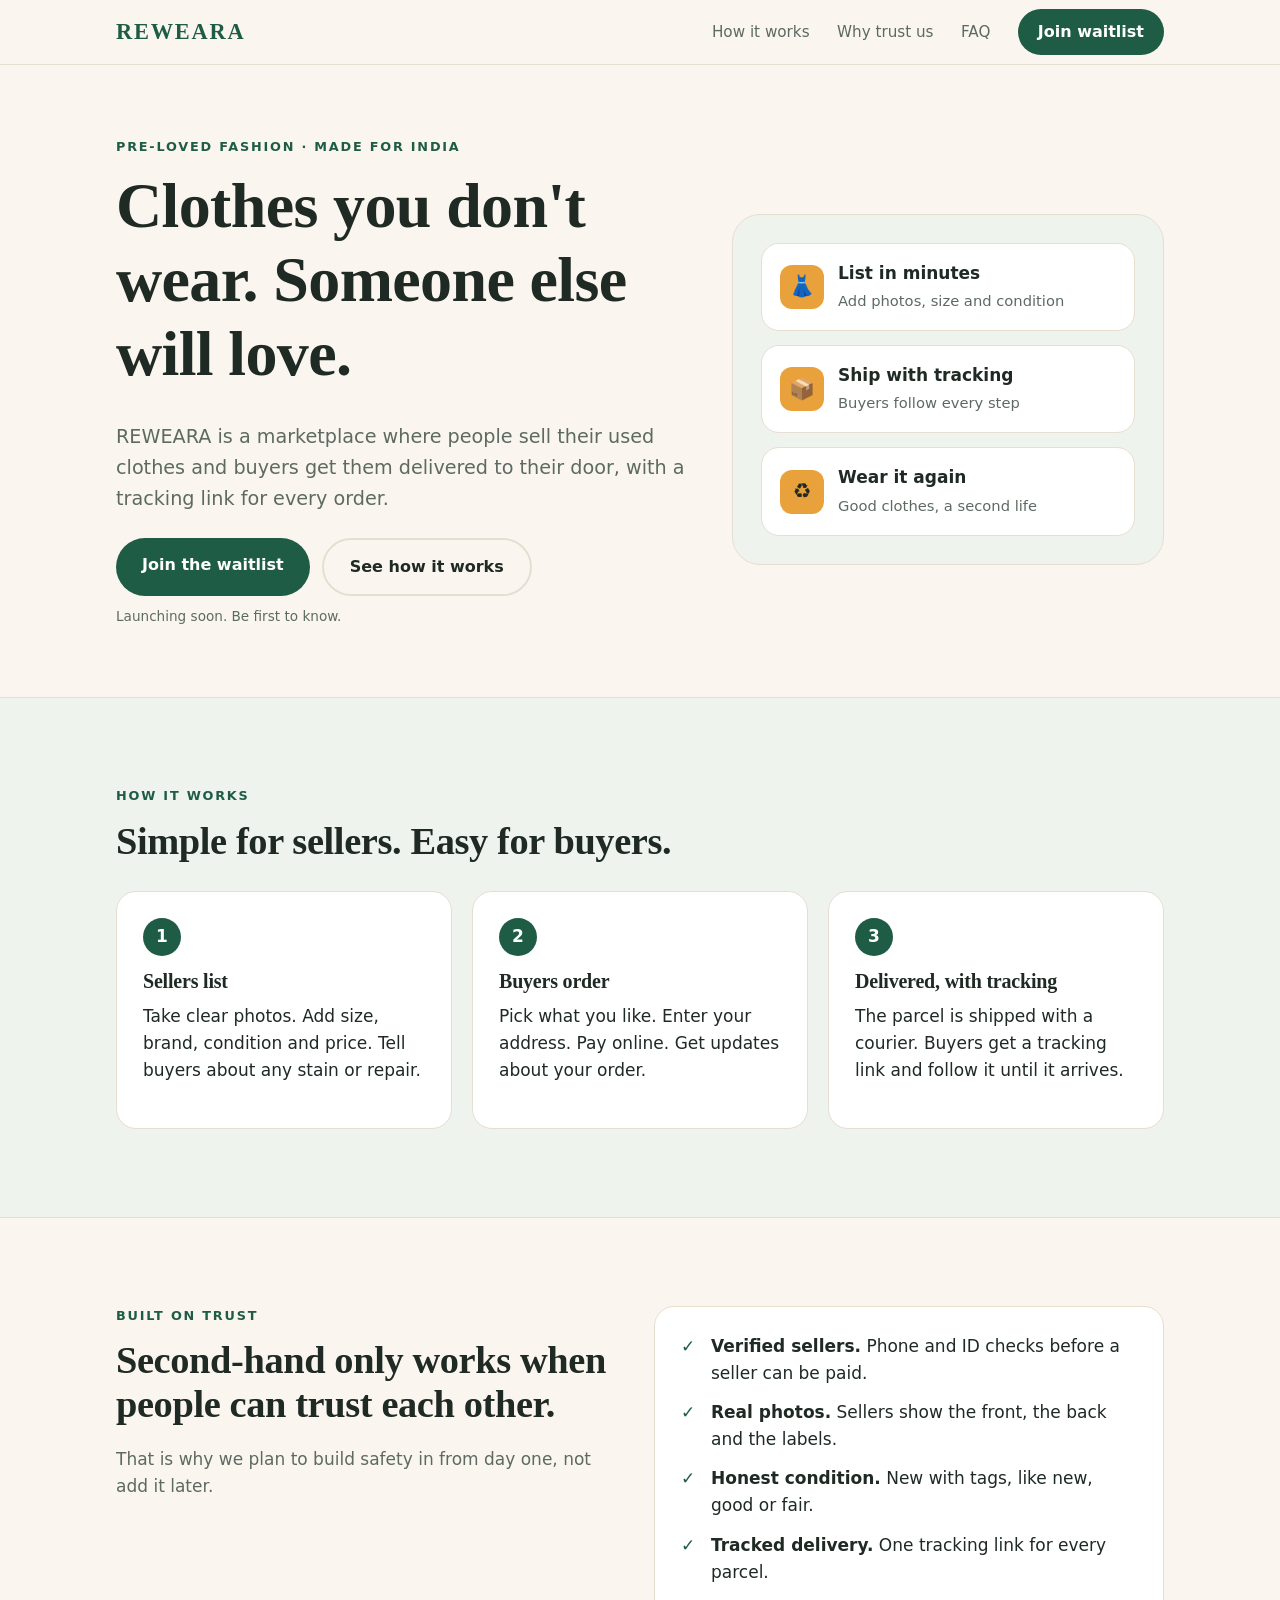
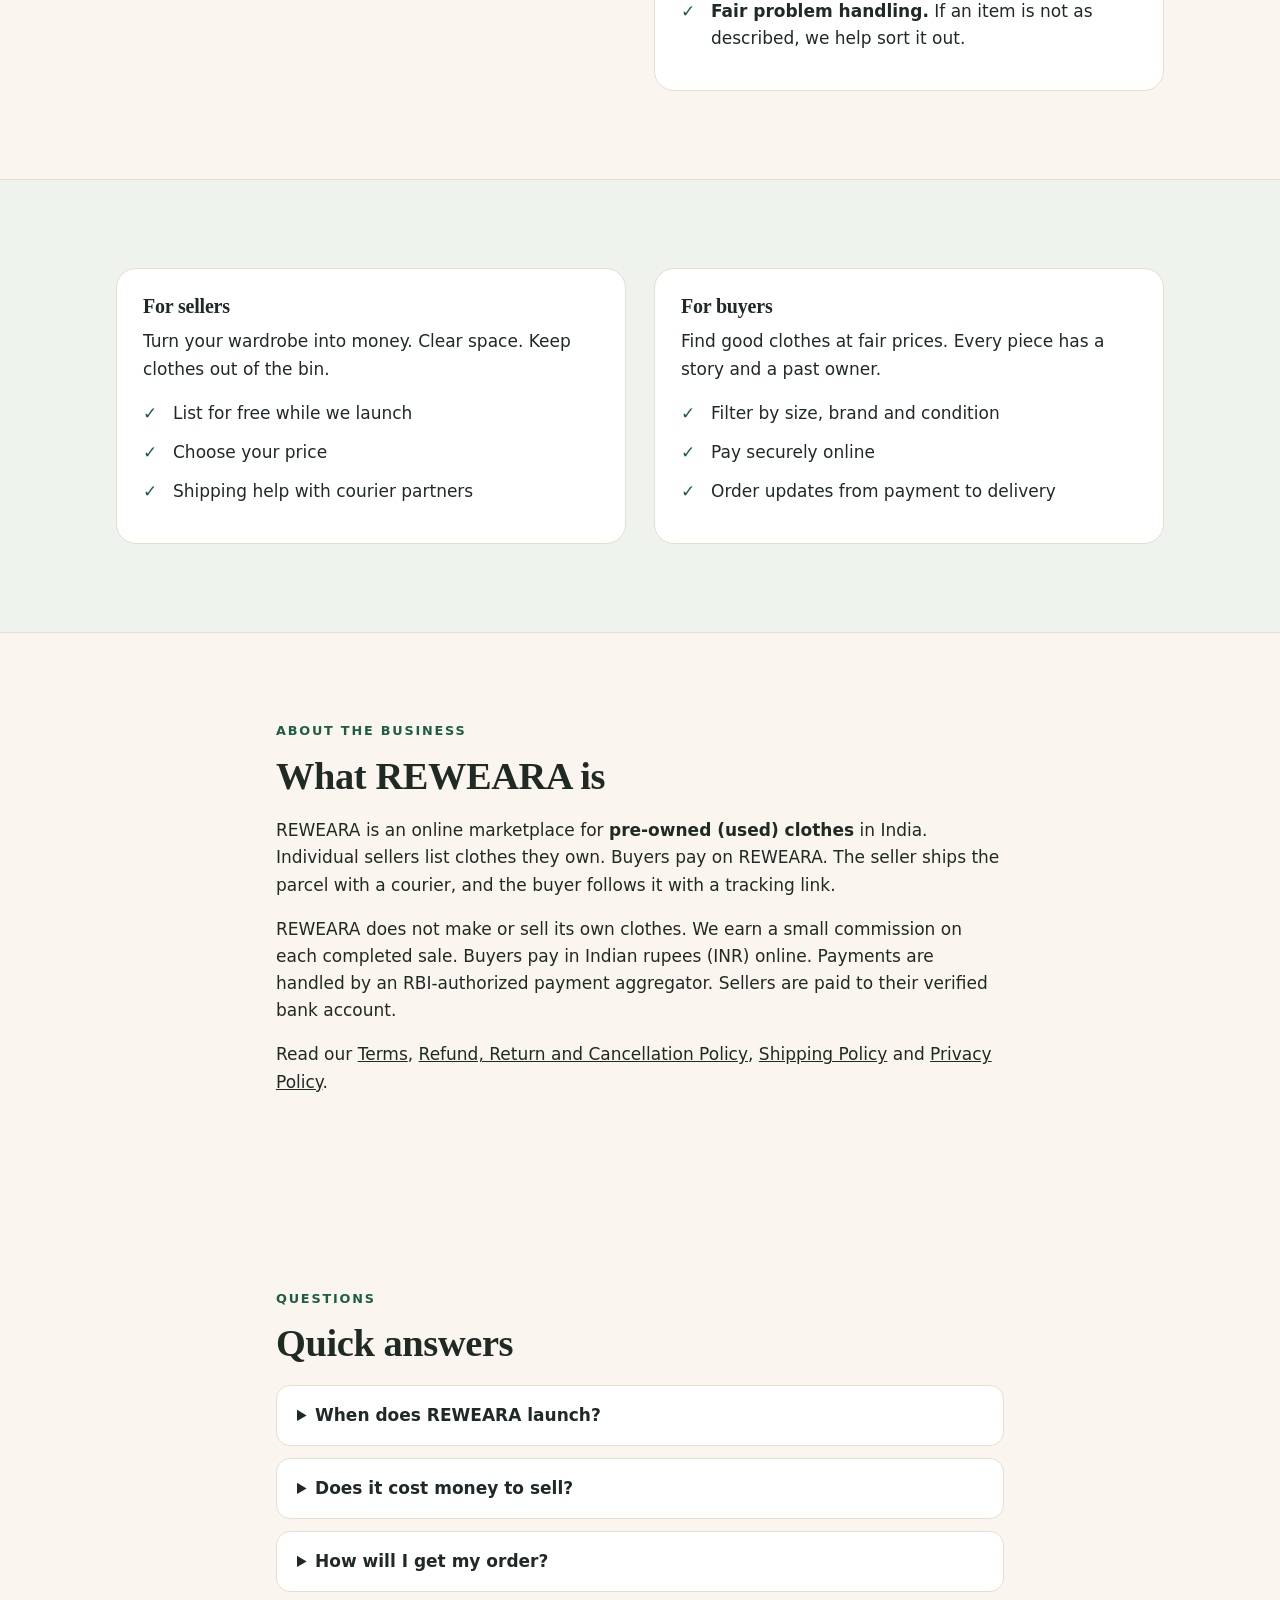
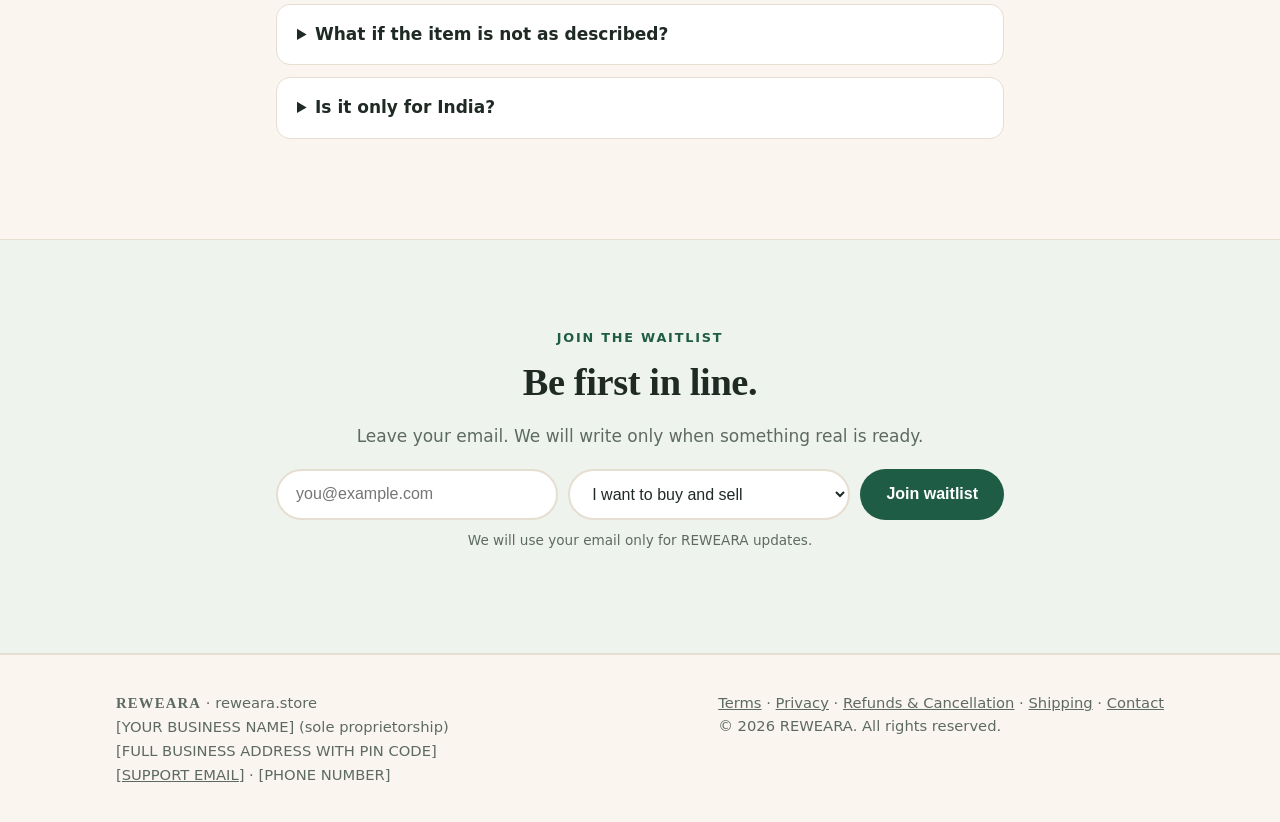
==== index.html @ 0840564c "Add REWEARA landing page and policy pages Co-Authored-By: Claude Sonnet 5.5 <noreply@anthropic.com>" ====
<!doctype html>
<html lang="en">
<head>
<meta charset="utf-8">
<meta name="viewport" content="width=device-width, initial-scale=1">
<title>REWEARA – Buy and sell pre-loved clothes in India</title>
<meta name="description" content="REWEARA is a marketplace in India where people sell their used clothes and buyers get them delivered with a tracking link. Join the waitlist.">
<meta property="og:title" content="REWEARA – Pre-loved clothes, new life">
<meta property="og:description" content="Sell the clothes you no longer wear. Buy pre-loved clothes at fair prices. Tracked delivery across India.">
<meta property="og:url" content="https://reweara.store">
<link rel="canonical" href="https://reweara.store">
<style>
:root{
  --bg:#faf6ef; --surface:#ffffff; --ink:#1f2a24; --muted:#5d6a62;
  --brand:#1f5c46; --brand-ink:#ffffff; --accent:#e9a23b; --line:#e6ded0; --soft:#eef3ee;
}
@media (prefers-color-scheme: dark){
  :root:not([data-theme="light"]){
    --bg:#121a16; --surface:#1a251f; --ink:#f1ede4; --muted:#a8b3ab;
    --brand:#5cc29a; --brand-ink:#0d1712; --accent:#f0b659; --line:#2a3a31; --soft:#1a251f;
  }
}
*{box-sizing:border-box}
html{scroll-behavior:smooth}
body{margin:0;background:var(--bg);color:var(--ink);font:17px/1.6 system-ui,-apple-system,"Segoe UI",Roboto,sans-serif}
h1,h2,h3{font-family:Georgia,"Times New Roman",serif;line-height:1.15;margin:0 0 .5em;letter-spacing:-.01em}
h1{font-size:clamp(2.3rem,6vw,4rem)}
h2{font-size:clamp(1.7rem,4vw,2.4rem)}
h3{font-size:1.25rem}
p{margin:0 0 1em}
a{color:inherit}
.wrap{max-width:1080px;margin:0 auto;padding:0 16px}
section{padding:64px 0}
.eyebrow{font-size:.8rem;text-transform:uppercase;letter-spacing:.14em;color:var(--brand);font-weight:700;margin-bottom:12px}
header{position:sticky;top:0;z-index:10;background:color-mix(in srgb,var(--bg) 92%,transparent);backdrop-filter:blur(8px);border-bottom:1px solid var(--line)}
.nav{display:flex;align-items:center;justify-content:space-between;height:64px}
.logo{font-family:Georgia,serif;font-weight:700;font-size:1.4rem;letter-spacing:.08em;text-decoration:none;color:var(--brand)}
.nav a.link{text-decoration:none;color:var(--muted);margin-left:22px;font-size:.95rem}
.nav a.link:hover{color:var(--ink)}
.btn{display:inline-block;background:var(--brand);color:var(--brand-ink);padding:14px 26px;border-radius:999px;font-weight:700;text-decoration:none;border:0;font-size:1rem;cursor:pointer}
.btn:hover{filter:brightness(1.08)}
.btn.ghost{background:transparent;color:var(--ink);border:2px solid var(--line)}
.hero{padding:72px 0 56px}
.hero-grid{display:grid;gap:40px;align-items:center}
.hero p.lead{font-size:1.2rem;color:var(--muted);max-width:34em}
.cta-row{display:flex;gap:12px;flex-wrap:wrap;margin-top:24px}
.hero-art{background:var(--soft);border:1px solid var(--line);border-radius:28px;padding:28px;position:relative}
.tag-card{background:var(--surface);border:1px solid var(--line);border-radius:18px;padding:16px 18px;margin-bottom:14px;display:flex;gap:14px;align-items:center}
.tag-card:last-child{margin-bottom:0}
.dot{width:44px;height:44px;border-radius:12px;background:var(--accent);flex:none;display:grid;place-items:center;font-size:1.3rem}
.tag-card b{display:block}
.tag-card span{color:var(--muted);font-size:.92rem}
.grid3{display:grid;gap:20px}
.card{background:var(--surface);border:1px solid var(--line);border-radius:20px;padding:26px}
.num{width:38px;height:38px;border-radius:50%;background:var(--brand);color:var(--brand-ink);display:grid;place-items:center;font-weight:700;margin-bottom:14px}
.band{background:var(--soft);border-top:1px solid var(--line);border-bottom:1px solid var(--line)}
.two{display:grid;gap:28px}
ul.ticks{list-style:none;padding:0;margin:0}
ul.ticks li{padding-left:30px;position:relative;margin-bottom:12px}
ul.ticks li::before{content:"✓";position:absolute;left:0;color:var(--brand);font-weight:800}
details{background:var(--surface);border:1px solid var(--line);border-radius:14px;padding:16px 20px;margin-bottom:12px}
summary{cursor:pointer;font-weight:700}
details p{margin:10px 0 0;color:var(--muted)}
form{display:flex;gap:10px;flex-wrap:wrap;margin-top:18px}
input[type=email],select{flex:1 1 240px;padding:14px 18px;border-radius:999px;border:2px solid var(--line);background:var(--surface);color:var(--ink);font-size:1rem}
input:focus,select:focus,.btn:focus-visible,summary:focus-visible,a:focus-visible{outline:3px solid var(--accent);outline-offset:2px}
.fine{font-size:.85rem;color:var(--muted);margin-top:10px}
.thanks{display:none;font-weight:700;color:var(--brand);margin-top:14px}
footer{padding:36px 0;border-top:1px solid var(--line);color:var(--muted);font-size:.92rem}
.foot{display:flex;gap:16px;justify-content:space-between;flex-wrap:wrap}
@media(min-width:820px){
  .hero-grid{grid-template-columns:1.2fr .9fr}
  .grid3{grid-template-columns:repeat(3,1fr)}
  .two{grid-template-columns:1fr 1fr}
  section{padding:88px 0}
}
@media(max-width:560px){.nav a.link{display:none}}
</style>
</head>
<body>

<header>
  <div class="wrap nav">
    <a class="logo" href="#top">REWEARA</a>
    <nav>
      <a class="link" href="#how">How it works</a>
      <a class="link" href="#trust">Why trust us</a>
      <a class="link" href="#faq">FAQ</a>
      <a class="btn" href="#join" style="margin-left:22px;padding:10px 20px">Join waitlist</a>
    </nav>
  </div>
</header>

<main id="top">

<section class="hero">
  <div class="wrap hero-grid">
    <div>
      <div class="eyebrow">Pre-loved fashion · Made for India</div>
      <h1>Clothes you don't wear. Someone else will love.</h1>
      <p class="lead">REWEARA is a marketplace where people sell their used clothes and buyers get them delivered to their door, with a tracking link for every order.</p>
      <div class="cta-row">
        <a class="btn" href="#join">Join the waitlist</a>
        <a class="btn ghost" href="#how">See how it works</a>
      </div>
      <p class="fine">Launching soon. Be first to know.</p>
    </div>
    <div class="hero-art" aria-hidden="true">
      <div class="tag-card"><div class="dot">👗</div><div><b>List in minutes</b><span>Add photos, size and condition</span></div></div>
      <div class="tag-card"><div class="dot">📦</div><div><b>Ship with tracking</b><span>Buyers follow every step</span></div></div>
      <div class="tag-card"><div class="dot">♻️</div><div><b>Wear it again</b><span>Good clothes, a second life</span></div></div>
    </div>
  </div>
</section>

<section class="band" id="how">
  <div class="wrap">
    <div class="eyebrow">How it works</div>
    <h2>Simple for sellers. Easy for buyers.</h2>
    <div class="grid3" style="margin-top:28px">
      <div class="card"><div class="num">1</div><h3>Sellers list</h3><p>Take clear photos. Add size, brand, condition and price. Tell buyers about any stain or repair.</p></div>
      <div class="card"><div class="num">2</div><h3>Buyers order</h3><p>Pick what you like. Enter your address. Pay online. Get updates about your order.</p></div>
      <div class="card"><div class="num">3</div><h3>Delivered, with tracking</h3><p>The parcel is shipped with a courier. Buyers get a tracking link and follow it until it arrives.</p></div>
    </div>
  </div>
</section>

<section id="trust">
  <div class="wrap two">
    <div>
      <div class="eyebrow">Built on trust</div>
      <h2>Second-hand only works when people can trust each other.</h2>
      <p style="color:var(--muted)">That is why we plan to build safety in from day one, not add it later.</p>
    </div>
    <div class="card">
      <ul class="ticks">
        <li><b>Verified sellers.</b> Phone and ID checks before a seller can be paid.</li>
        <li><b>Real photos.</b> Sellers show the front, the back and the labels.</li>
        <li><b>Honest condition.</b> New with tags, like new, good or fair.</li>
        <li><b>Tracked delivery.</b> One tracking link for every parcel.</li>
        <li><b>Fair problem handling.</b> If an item is not as described, we help sort it out.</li>
      </ul>
    </div>
  </div>
</section>

<section class="band">
  <div class="wrap two">
    <div class="card">
      <h3>For sellers</h3>
      <p>Turn your wardrobe into money. Clear space. Keep clothes out of the bin.</p>
      <ul class="ticks">
        <li>List for free while we launch</li>
        <li>Choose your price</li>
        <li>Shipping help with courier partners</li>
      </ul>
    </div>
    <div class="card">
      <h3>For buyers</h3>
      <p>Find good clothes at fair prices. Every piece has a story and a past owner.</p>
      <ul class="ticks">
        <li>Filter by size, brand and condition</li>
        <li>Pay securely online</li>
        <li>Order updates from payment to delivery</li>
      </ul>
    </div>
  </div>
</section>

<section id="about">
  <div class="wrap" style="max-width:760px">
    <div class="eyebrow">About the business</div>
    <h2>What REWEARA is</h2>
    <p>REWEARA is an online marketplace for <b>pre-owned (used) clothes</b> in India. Individual sellers list clothes they own. Buyers pay on REWEARA. The seller ships the parcel with a courier, and the buyer follows it with a tracking link.</p>
    <p>REWEARA does not make or sell its own clothes. We earn a small commission on each completed sale. Buyers pay in Indian rupees (INR) online. Payments are handled by an RBI-authorized payment aggregator. Sellers are paid to their verified bank account.</p>
    <p>Read our <a href="terms.html">Terms</a>, <a href="refund-policy.html">Refund, Return and Cancellation Policy</a>, <a href="shipping-policy.html">Shipping Policy</a> and <a href="privacy.html">Privacy Policy</a>.</p>
  </div>
</section>

<section id="faq">
  <div class="wrap" style="max-width:760px">
    <div class="eyebrow">Questions</div>
    <h2>Quick answers</h2>
    <details><summary>When does REWEARA launch?</summary><p>We are building it now. Join the waitlist and we will tell you first.</p></details>
    <details><summary>Does it cost money to sell?</summary><p>Fees are not final yet. We will share them clearly before launch.</p></details>
    <details><summary>How will I get my order?</summary><p>Sellers ship with a courier. You get a tracking link and updates until delivery.</p></details>
    <details><summary>What if the item is not as described?</summary><p>You will be able to raise a problem with photos. We will review it and help with a fair result. Full rules will be published before launch.</p></details>
    <details><summary>Is it only for India?</summary><p>Yes. We are starting in India.</p></details>
  </div>
</section>

<section class="band" id="join">
  <div class="wrap" style="max-width:760px;text-align:center">
    <div class="eyebrow">Join the waitlist</div>
    <h2>Be first in line.</h2>
    <p style="color:var(--muted)">Leave your email. We will write only when something real is ready.</p>
    <form name="waitlist" method="POST" data-netlify="true" netlify-honeypot="bot-field" id="waitlist-form">
      <input type="hidden" name="form-name" value="waitlist">
      <p hidden><label>Do not fill this: <input name="bot-field"></label></p>
      <input type="email" name="email" placeholder="you@example.com" required aria-label="Email address">
      <select name="role" aria-label="I want to">
        <option value="both">I want to buy and sell</option>
        <option value="buy">I want to buy</option>
        <option value="sell">I want to sell</option>
      </select>
      <button class="btn" type="submit">Join waitlist</button>
    </form>
    <p class="thanks" id="thanks" role="status">Thank you! You are on the list.</p>
    <p class="fine">We will use your email only for REWEARA updates.</p>
  </div>
</section>

</main>

<footer>
  <div class="wrap foot">
    <div>
      <b style="font-family:Georgia,serif;letter-spacing:.08em">REWEARA</b> · reweara.store<br>
      [YOUR BUSINESS NAME] (sole proprietorship)<br>
      [FULL BUSINESS ADDRESS WITH PIN CODE]<br>
      <a href="mailto:[SUPPORT EMAIL]">[SUPPORT EMAIL]</a> · [PHONE NUMBER]
    </div>
    <div>
      <a href="terms.html">Terms</a> · <a href="privacy.html">Privacy</a> · <a href="refund-policy.html">Refunds &amp; Cancellation</a> · <a href="shipping-policy.html">Shipping</a> · <a href="contact.html">Contact</a><br>
      © <span id="yr">2026</span> REWEARA. All rights reserved.
    </div>
  </div>
</footer>

<script>
document.getElementById('yr').textContent = new Date().getFullYear();
(function(){
  var f=document.getElementById('waitlist-form'), t=document.getElementById('thanks');
  f.addEventListener('submit',function(e){
    e.preventDefault();
    var body=new URLSearchParams(new FormData(f)).toString();
    fetch('/',{method:'POST',headers:{'Content-Type':'application/x-www-form-urlencoded'},body:body})
      .then(function(r){ if(!r.ok) throw 0; f.style.display='none'; t.style.display='block'; })
      .catch(function(){ t.textContent='Sorry, something went wrong. Please try again.'; t.style.display='block'; });
  });
})();
</script>
</body>
</html>
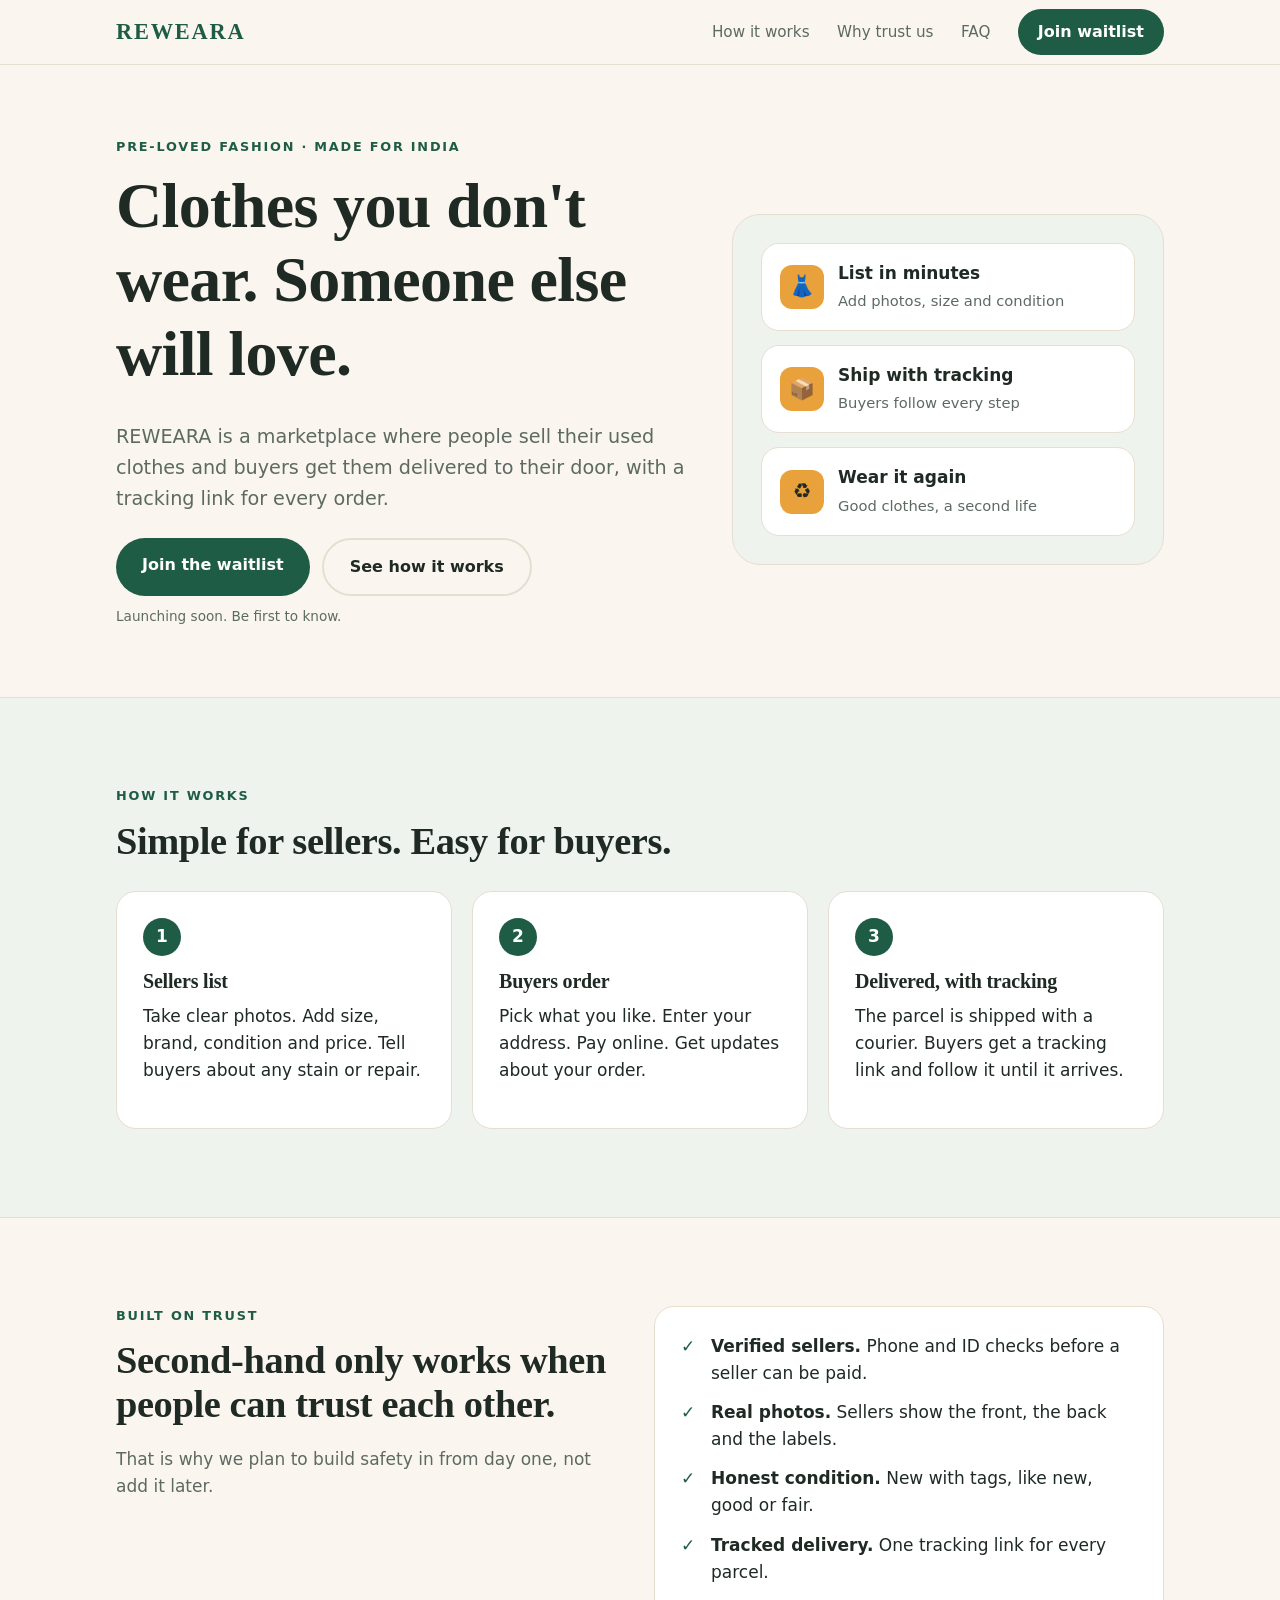
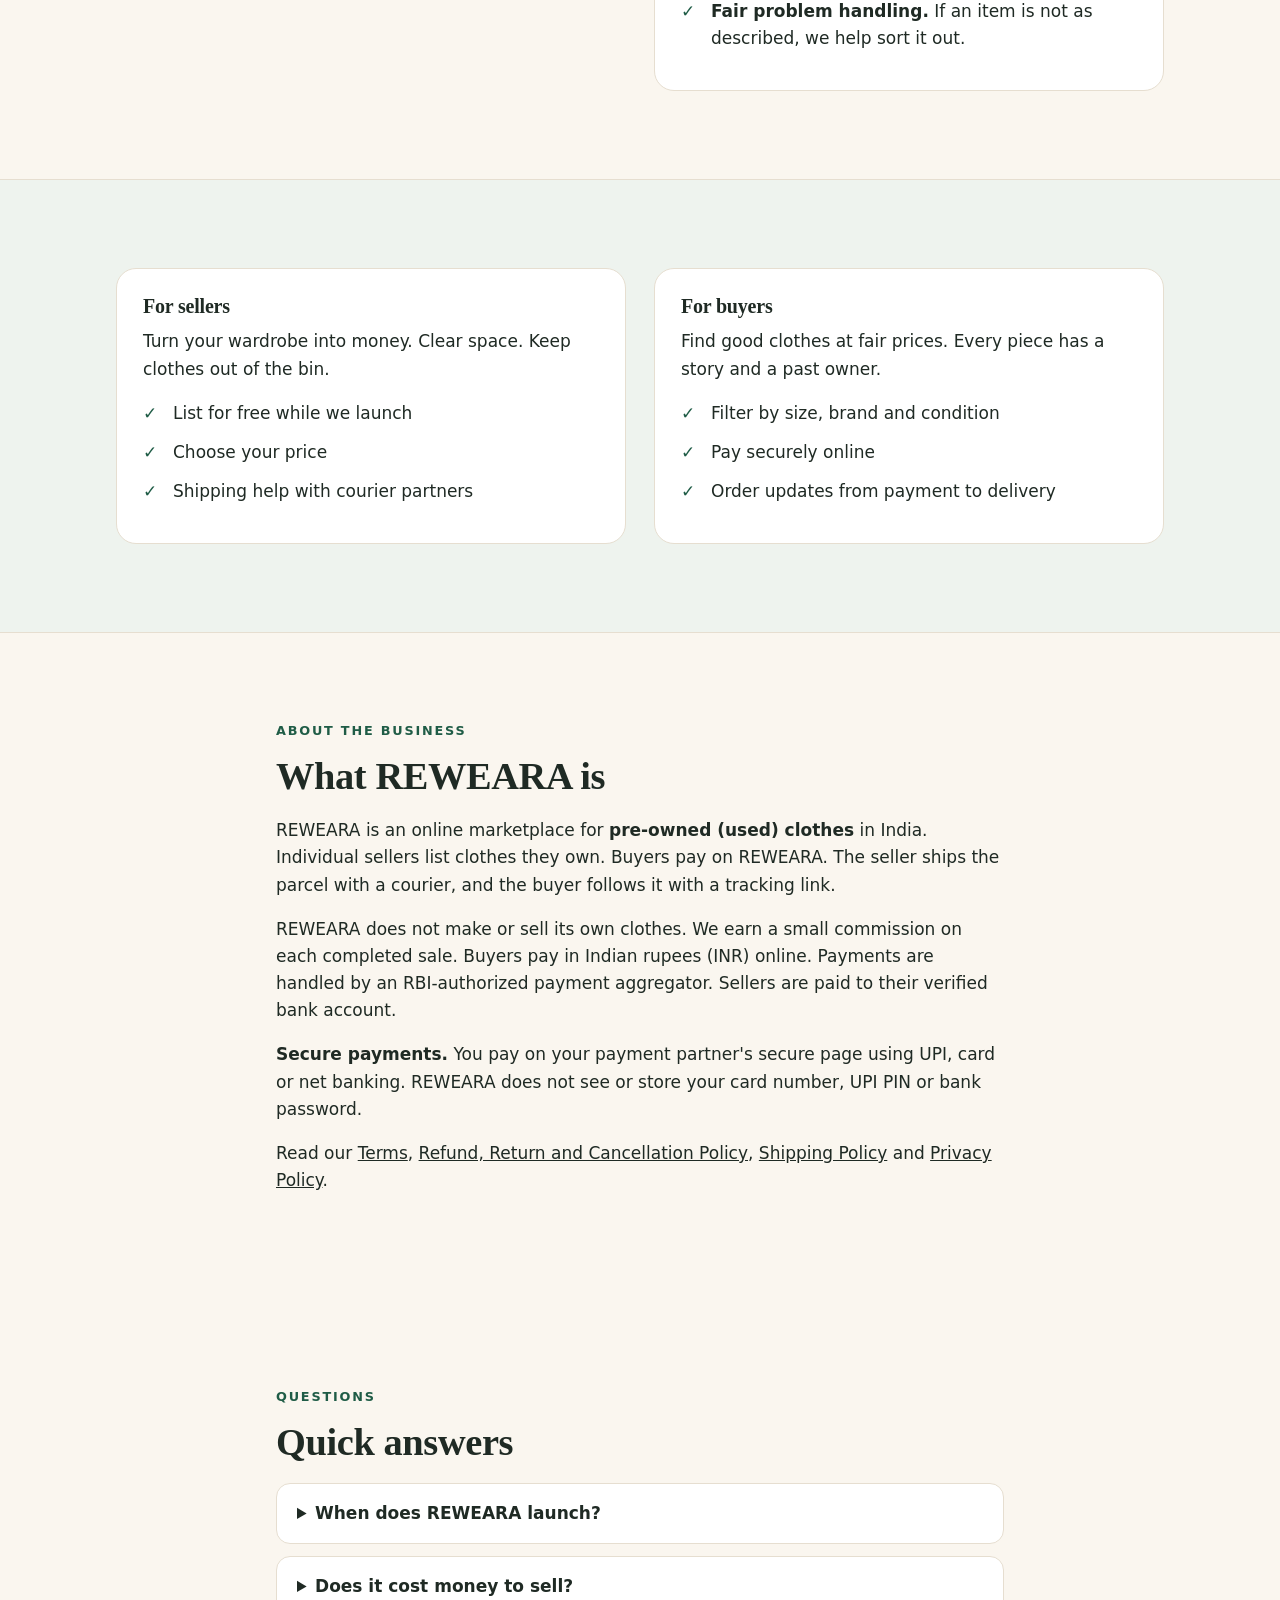
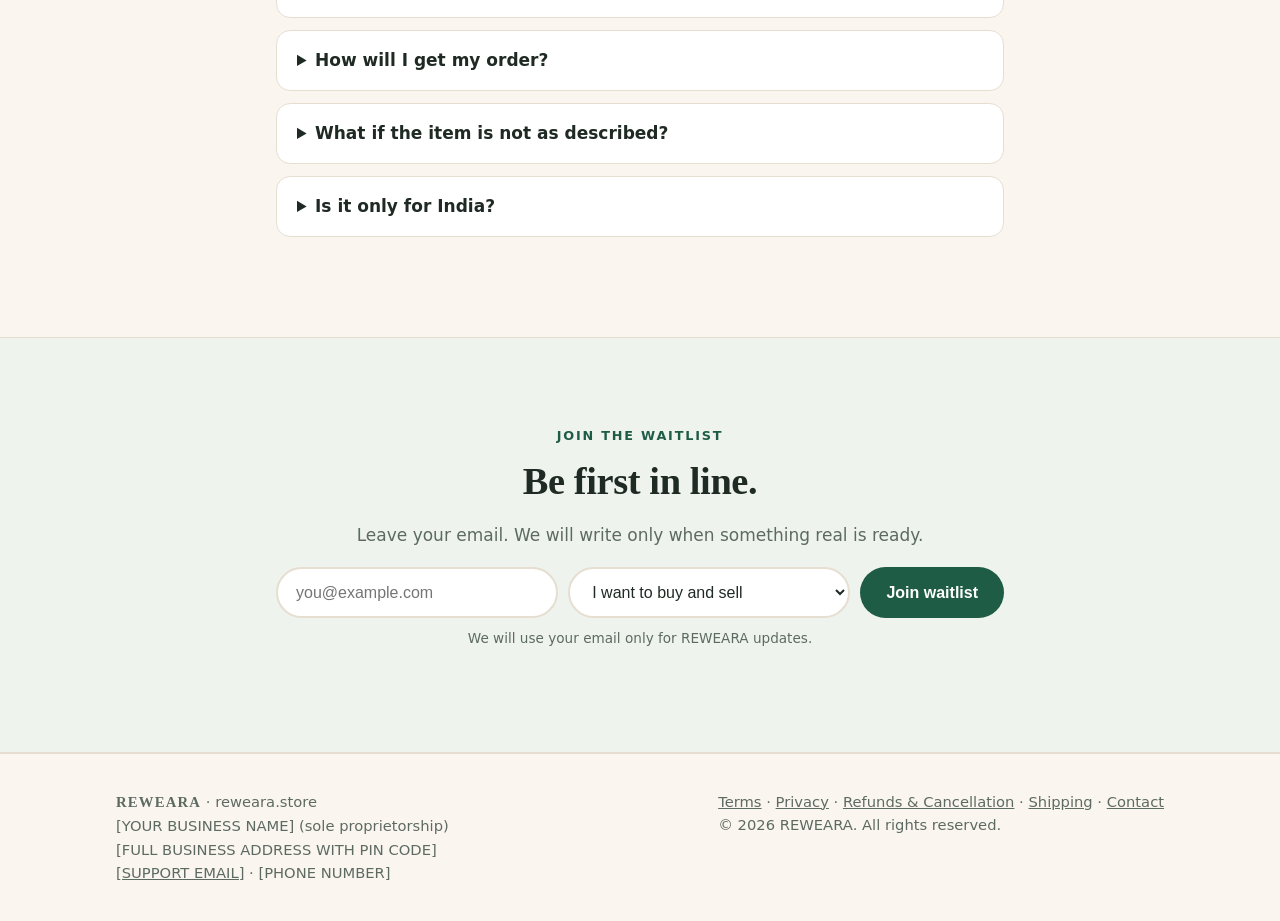
==== commit 91a07d18: "Add secure payments note to About section Co-Authored-By: Claude Sonnet 5.5 <noreply@anthropic.com>" ====
--- a/index.html
+++ b/index.html
@@ -173,6 +173,7 @@
     <h2>What REWEARA is</h2>
     <p>REWEARA is an online marketplace for <b>pre-owned (used) clothes</b> in India. Individual sellers list clothes they own. Buyers pay on REWEARA. The seller ships the parcel with a courier, and the buyer follows it with a tracking link.</p>
     <p>REWEARA does not make or sell its own clothes. We earn a small commission on each completed sale. Buyers pay in Indian rupees (INR) online. Payments are handled by an RBI-authorized payment aggregator. Sellers are paid to their verified bank account.</p>
+    <p><b>Secure payments.</b> You pay on your payment partner's secure page using UPI, card or net banking. REWEARA does not see or store your card number, UPI PIN or bank password.</p>
     <p>Read our <a href="terms.html">Terms</a>, <a href="refund-policy.html">Refund, Return and Cancellation Policy</a>, <a href="shipping-policy.html">Shipping Policy</a> and <a href="privacy.html">Privacy Policy</a>.</p>
   </div>
 </section>
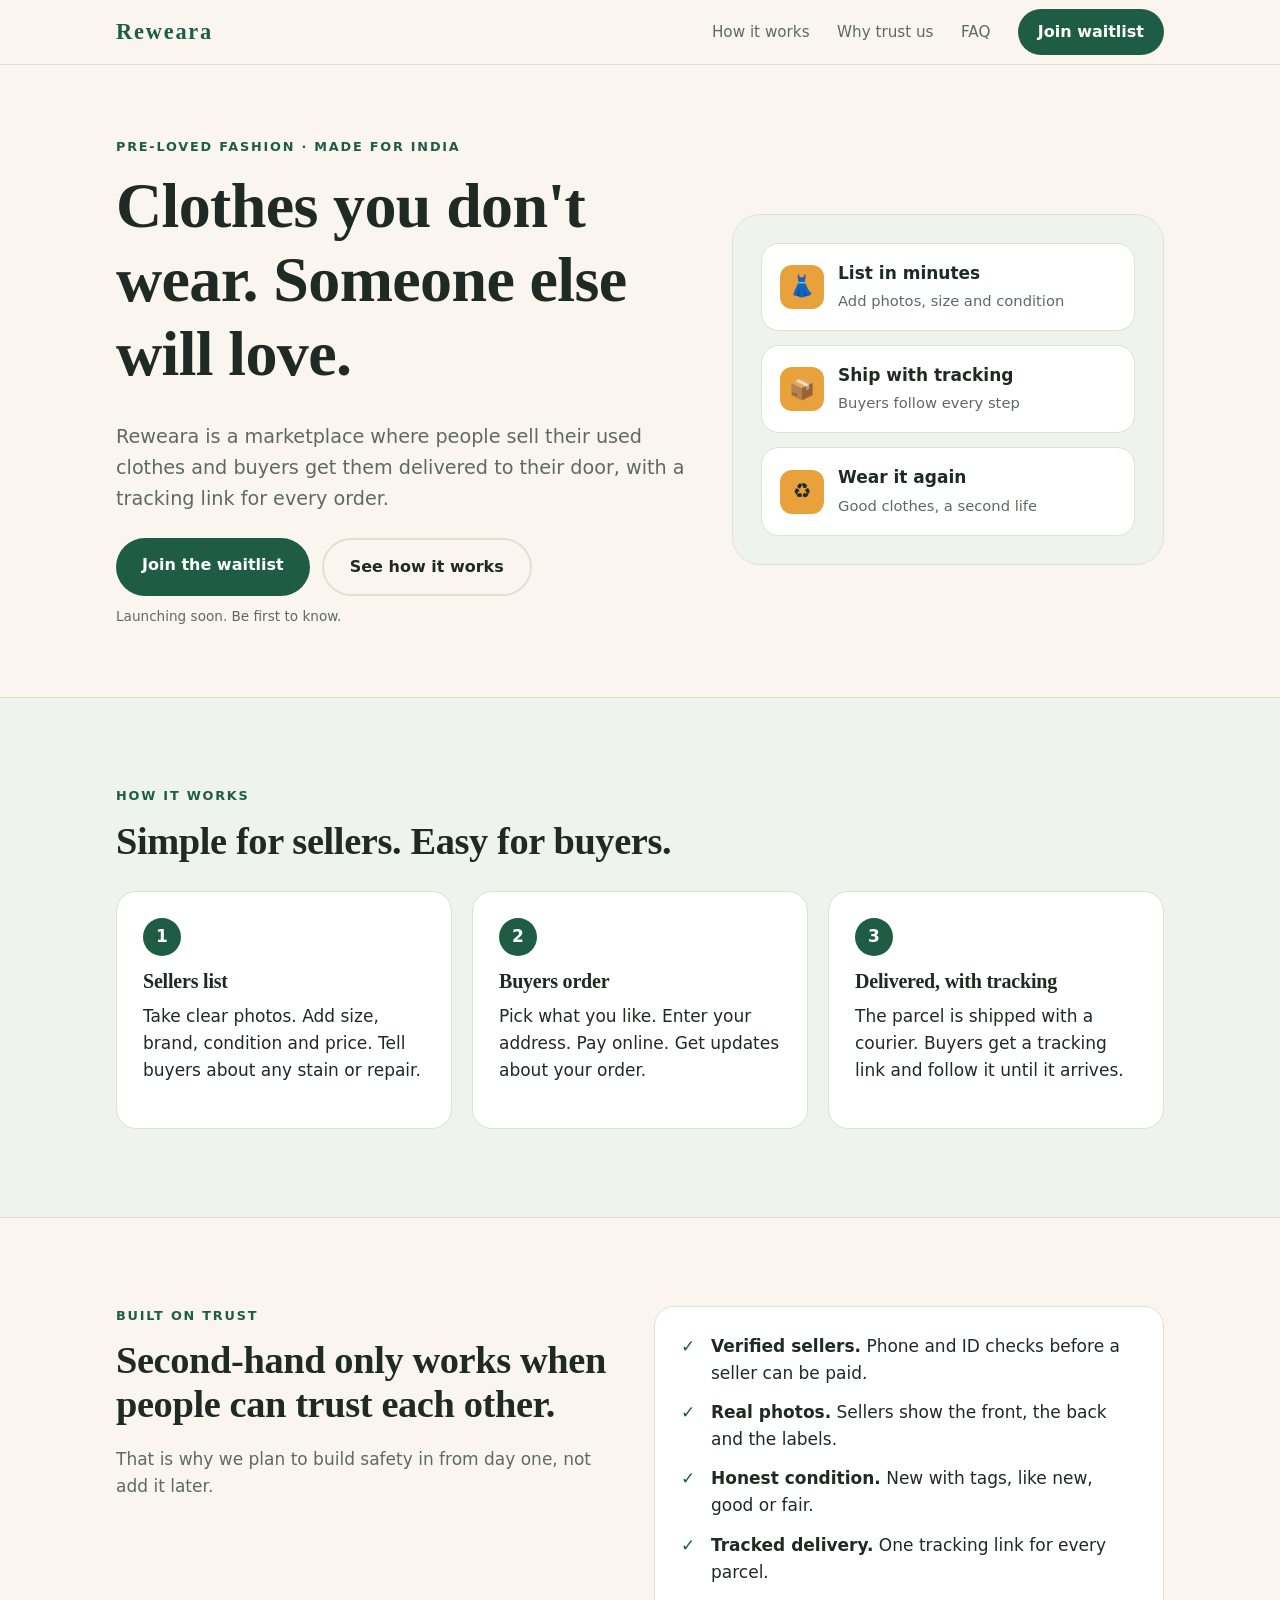
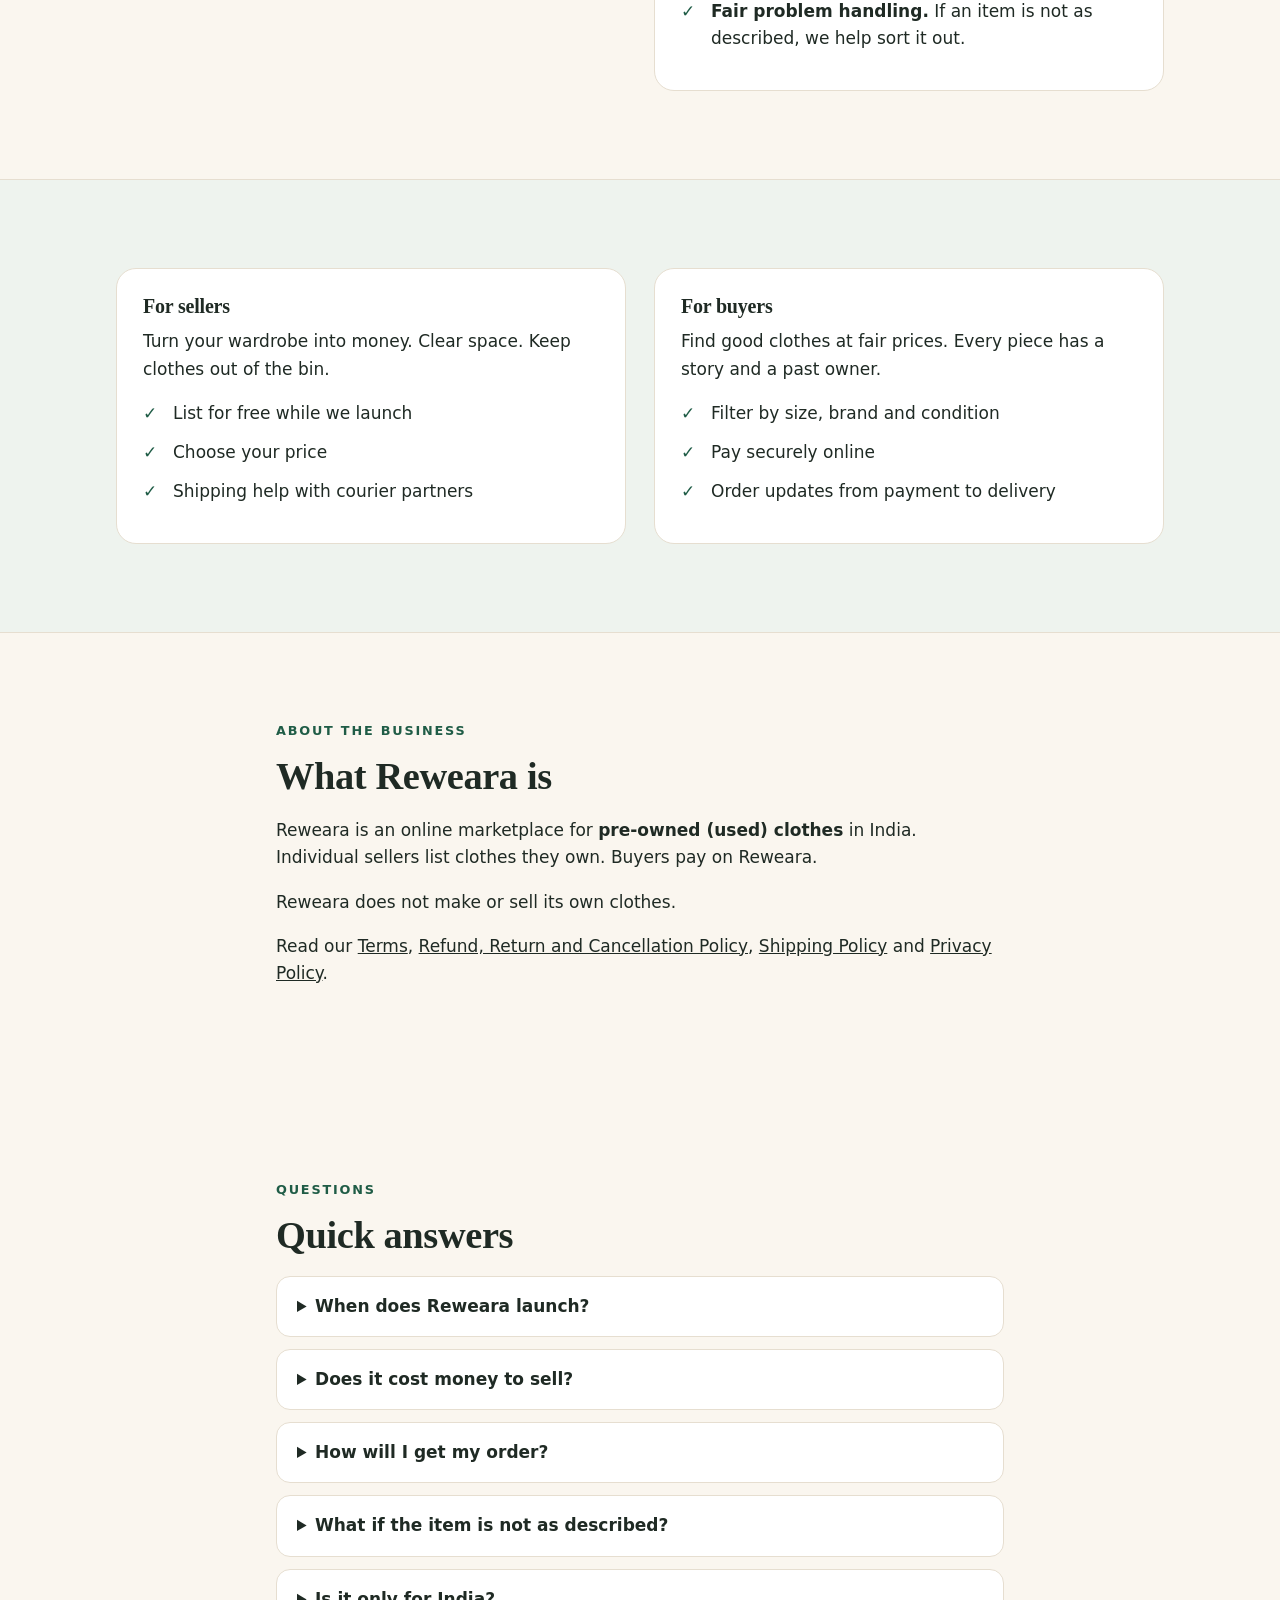
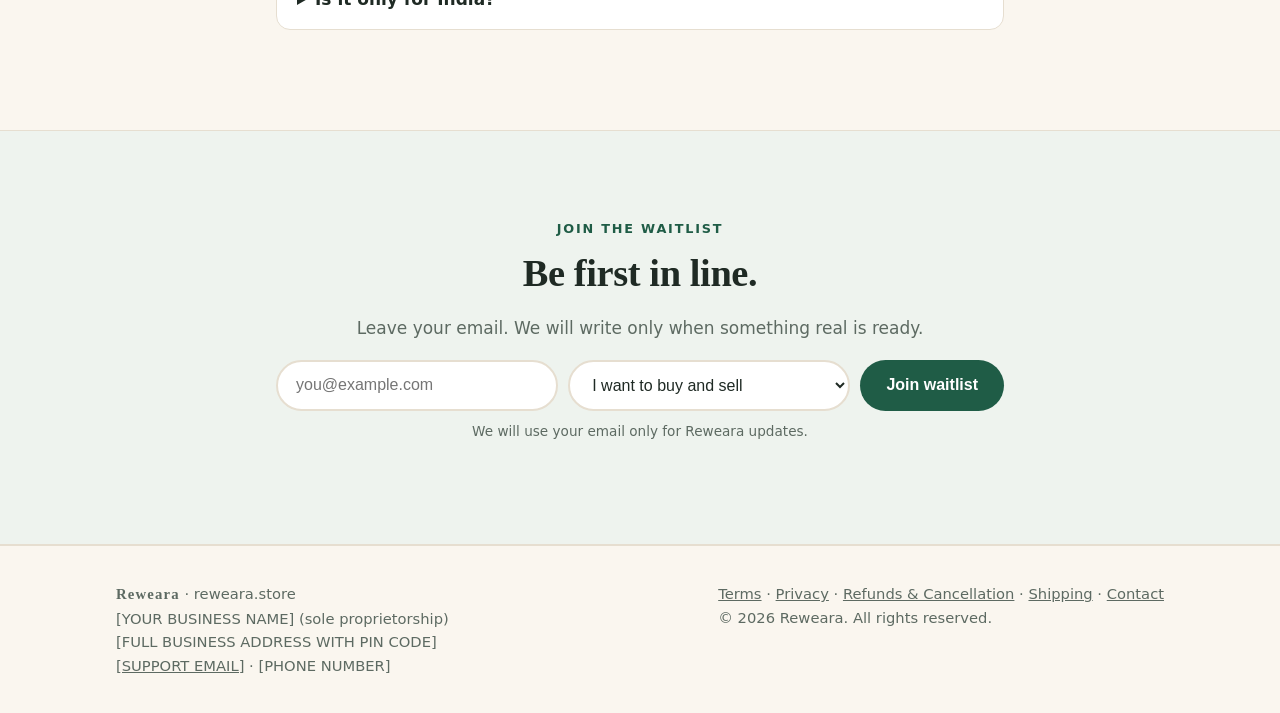
==== commit c5f55bd6: "Use Reweara spelling and trim About section Co-Authored-By: Claude Sonnet 5.5 <noreply@anthropic.com" ====
--- a/index.html
+++ b/index.html
@@ -3,9 +3,9 @@
 <head>
 <meta charset="utf-8">
 <meta name="viewport" content="width=device-width, initial-scale=1">
-<title>REWEARA – Buy and sell pre-loved clothes in India</title>
-<meta name="description" content="REWEARA is a marketplace in India where people sell their used clothes and buyers get them delivered with a tracking link. Join the waitlist.">
-<meta property="og:title" content="REWEARA – Pre-loved clothes, new life">
+<title>Reweara – Buy and sell pre-loved clothes in India</title>
+<meta name="description" content="Reweara is a marketplace in India where people sell their used clothes and buyers get them delivered with a tracking link. Join the waitlist.">
+<meta property="og:title" content="Reweara – Pre-loved clothes, new life">
 <meta property="og:description" content="Sell the clothes you no longer wear. Buy pre-loved clothes at fair prices. Tracked delivery across India.">
 <meta property="og:url" content="https://reweara.store">
 <link rel="canonical" href="https://reweara.store">
@@ -81,7 +81,7 @@
 
 <header>
   <div class="wrap nav">
-    <a class="logo" href="#top">REWEARA</a>
+    <a class="logo" href="#top">Reweara</a>
     <nav>
       <a class="link" href="#how">How it works</a>
       <a class="link" href="#trust">Why trust us</a>
@@ -98,7 +98,7 @@
     <div>
       <div class="eyebrow">Pre-loved fashion · Made for India</div>
       <h1>Clothes you don't wear. Someone else will love.</h1>
-      <p class="lead">REWEARA is a marketplace where people sell their used clothes and buyers get them delivered to their door, with a tracking link for every order.</p>
+      <p class="lead">Reweara is a marketplace where people sell their used clothes and buyers get them delivered to their door, with a tracking link for every order.</p>
       <div class="cta-row">
         <a class="btn" href="#join">Join the waitlist</a>
         <a class="btn ghost" href="#how">See how it works</a>
@@ -170,10 +170,9 @@
 <section id="about">
   <div class="wrap" style="max-width:760px">
     <div class="eyebrow">About the business</div>
-    <h2>What REWEARA is</h2>
-    <p>REWEARA is an online marketplace for <b>pre-owned (used) clothes</b> in India. Individual sellers list clothes they own. Buyers pay on REWEARA. The seller ships the parcel with a courier, and the buyer follows it with a tracking link.</p>
-    <p>REWEARA does not make or sell its own clothes. We earn a small commission on each completed sale. Buyers pay in Indian rupees (INR) online. Payments are handled by an RBI-authorized payment aggregator. Sellers are paid to their verified bank account.</p>
-    <p><b>Secure payments.</b> You pay on your payment partner's secure page using UPI, card or net banking. REWEARA does not see or store your card number, UPI PIN or bank password.</p>
+    <h2>What Reweara is</h2>
+    <p>Reweara is an online marketplace for <b>pre-owned (used) clothes</b> in India. Individual sellers list clothes they own. Buyers pay on Reweara.</p>
+    <p>Reweara does not make or sell its own clothes.</p>
     <p>Read our <a href="terms.html">Terms</a>, <a href="refund-policy.html">Refund, Return and Cancellation Policy</a>, <a href="shipping-policy.html">Shipping Policy</a> and <a href="privacy.html">Privacy Policy</a>.</p>
   </div>
 </section>
@@ -182,7 +181,7 @@
   <div class="wrap" style="max-width:760px">
     <div class="eyebrow">Questions</div>
     <h2>Quick answers</h2>
-    <details><summary>When does REWEARA launch?</summary><p>We are building it now. Join the waitlist and we will tell you first.</p></details>
+    <details><summary>When does Reweara launch?</summary><p>We are building it now. Join the waitlist and we will tell you first.</p></details>
     <details><summary>Does it cost money to sell?</summary><p>Fees are not final yet. We will share them clearly before launch.</p></details>
     <details><summary>How will I get my order?</summary><p>Sellers ship with a courier. You get a tracking link and updates until delivery.</p></details>
     <details><summary>What if the item is not as described?</summary><p>You will be able to raise a problem with photos. We will review it and help with a fair result. Full rules will be published before launch.</p></details>
@@ -207,7 +206,7 @@
       <button class="btn" type="submit">Join waitlist</button>
     </form>
     <p class="thanks" id="thanks" role="status">Thank you! You are on the list.</p>
-    <p class="fine">We will use your email only for REWEARA updates.</p>
+    <p class="fine">We will use your email only for Reweara updates.</p>
   </div>
 </section>
 
@@ -216,14 +215,14 @@
 <footer>
   <div class="wrap foot">
     <div>
-      <b style="font-family:Georgia,serif;letter-spacing:.08em">REWEARA</b> · reweara.store<br>
+      <b style="font-family:Georgia,serif;letter-spacing:.08em">Reweara</b> · reweara.store<br>
       [YOUR BUSINESS NAME] (sole proprietorship)<br>
       [FULL BUSINESS ADDRESS WITH PIN CODE]<br>
       <a href="mailto:[SUPPORT EMAIL]">[SUPPORT EMAIL]</a> · [PHONE NUMBER]
     </div>
     <div>
       <a href="terms.html">Terms</a> · <a href="privacy.html">Privacy</a> · <a href="refund-policy.html">Refunds &amp; Cancellation</a> · <a href="shipping-policy.html">Shipping</a> · <a href="contact.html">Contact</a><br>
-      © <span id="yr">2026</span> REWEARA. All rights reserved.
+      © <span id="yr">2026</span> Reweara. All rights reserved.
     </div>
   </div>
 </footer>
@@ -234,10 +233,8 @@
   var f=document.getElementById('waitlist-form'), t=document.getElementById('thanks');
   f.addEventListener('submit',function(e){
     e.preventDefault();
-    var body=new URLSearchParams(new FormData(f)).toString();
-    fetch('/',{method:'POST',headers:{'Content-Type':'application/x-www-form-urlencoded'},body:body})
-      .then(function(r){ if(!r.ok) throw 0; f.style.display='none'; t.style.display='block'; })
-      .catch(function(){ t.textContent='Sorry, something went wrong. Please try again.'; t.style.display='block'; });
+    t.textContent='Sorry, we are not online now.';
+    t.style.display='block';
   });
 })();
 </script>
